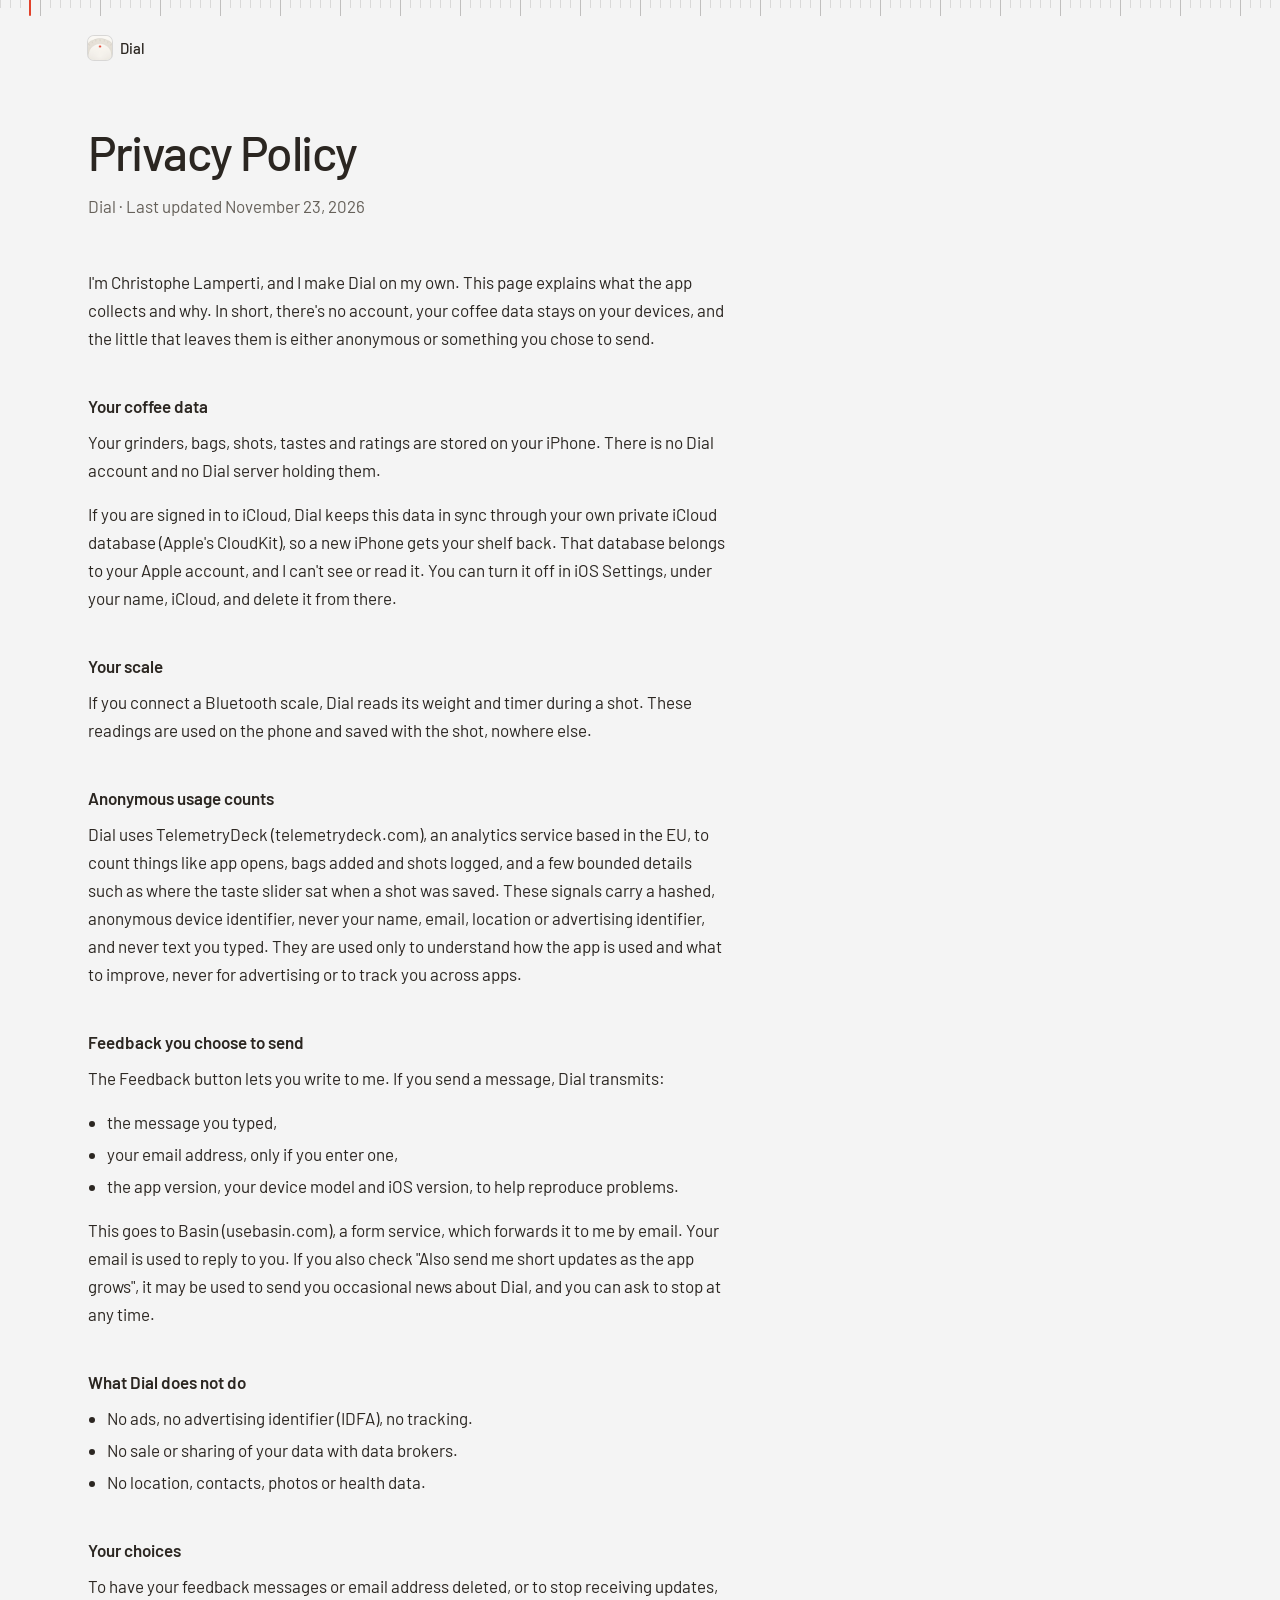
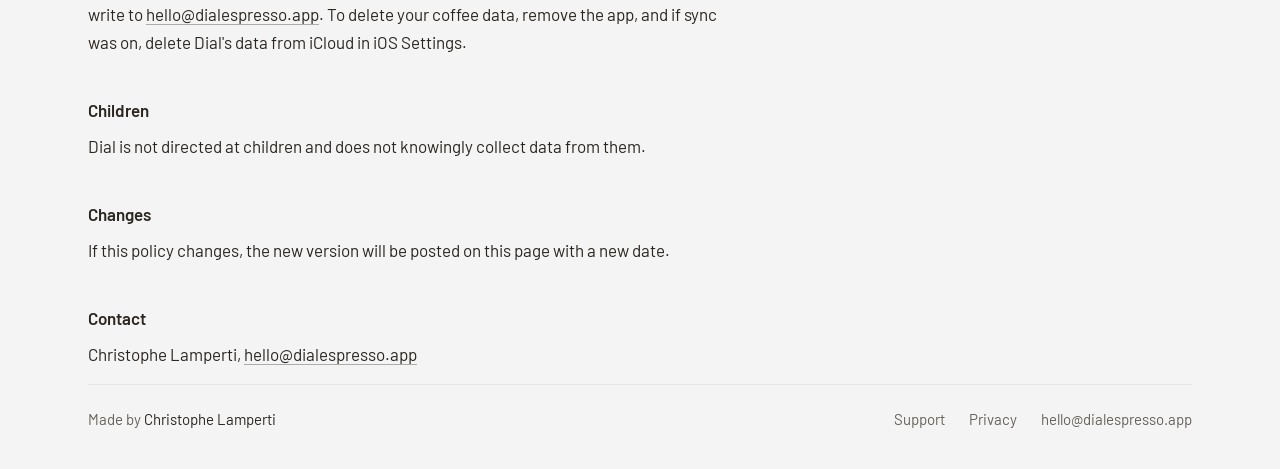
==== privacy.html @ 6356e50b "Apple's continuous corner (no CSS radius under it any more), lighter icon edge; phones: fuller shado" ====
<!doctype html>
<html lang="en">
<head>
  <meta charset="utf-8">
  <meta name="viewport" content="width=device-width, initial-scale=1">
  <meta name="author" content="Christophe Lamperti">
  <meta name="theme-color" content="#F4F4F4">
  <title>Dial · Privacy Policy</title>
  <link rel="icon" href="/assets/favicon.png">
  <link rel="apple-touch-icon" href="/apple-touch-icon.png">
  <link rel="preconnect" href="https://fonts.googleapis.com">
  <link rel="preconnect" href="https://fonts.gstatic.com" crossorigin>
  <link href="https://fonts.googleapis.com/css2?family=Barlow:wght@400;500;600&display=swap" rel="stylesheet">
  <link rel="stylesheet" href="/style.css?v=202611231647">
</head>
<body>

  <div class="ruler" aria-hidden="true"><div class="needle"></div></div>

  <header class="nav">
    <div class="wrap">
      <a href="/" class="brand"><img src="/assets/icon.webp" alt="" width="24" height="24">Dial</a>
    </div>
  </header>

  <main class="doc">
    <div class="wrap">
      <article>
      <h1>Privacy Policy</h1>
      <p class="meta">Dial · Last updated November 23, 2026</p>

      <p>I'm Christophe Lamperti, and I make Dial on my own. This page explains what the app collects and why. In short, there's no account, your coffee data stays on your devices, and the little that leaves them is either anonymous or something you chose to send.</p>

      <h2>Your coffee data</h2>
      <p>Your grinders, bags, shots, tastes and ratings are stored on your iPhone. There is no Dial account and no Dial server holding them.</p>
      <p>If you are signed in to iCloud, Dial keeps this data in sync through your own private iCloud database (Apple's CloudKit), so a new iPhone gets your shelf back. That database belongs to your Apple account, and I can't see or read it. You can turn it off in iOS Settings, under your name, iCloud, and delete it from there.</p>

      <h2>Your scale</h2>
      <p>If you connect a Bluetooth scale, Dial reads its weight and timer during a shot. These readings are used on the phone and saved with the shot, nowhere else.</p>

      <h2>Anonymous usage counts</h2>
      <p>Dial uses TelemetryDeck (telemetrydeck.com), an analytics service based in the EU, to count things like app opens, bags added and shots logged, and a few bounded details such as where the taste slider sat when a shot was saved. These signals carry a hashed, anonymous device identifier, never your name, email, location or advertising identifier, and never text you typed. They are used only to understand how the app is used and what to improve, never for advertising or to track you across apps.</p>

      <h2>Feedback you choose to send</h2>
      <p>The Feedback button lets you write to me. If you send a message, Dial transmits:</p>
      <ul>
      <li>the message you typed,</li>
      <li>your email address, only if you enter one,</li>
      <li>the app version, your device model and iOS version, to help reproduce problems.</li>
      </ul>
      <p>This goes to Basin (usebasin.com), a form service, which forwards it to me by email. Your email is used to reply to you. If you also check "Also send me short updates as the app grows", it may be used to send you occasional news about Dial, and you can ask to stop at any time.</p>

      <h2>What Dial does not do</h2>
      <ul>
      <li>No ads, no advertising identifier (IDFA), no tracking.</li>
      <li>No sale or sharing of your data with data brokers.</li>
      <li>No location, contacts, photos or health data.</li>
      </ul>

      <h2>Your choices</h2>
      <p>To have your feedback messages or email address deleted, or to stop receiving updates, write to <a href="mailto:hello@dialespresso.app">hello@dialespresso.app</a>. To delete your coffee data, remove the app, and if sync was on, delete Dial's data from iCloud in iOS Settings.</p>

      <h2>Children</h2>
      <p>Dial is not directed at children and does not knowingly collect data from them.</p>

      <h2>Changes</h2>
      <p>If this policy changes, the new version will be posted on this page with a new date.</p>

      <h2>Contact</h2>
      <p>Christophe Lamperti, <a href="mailto:hello@dialespresso.app">hello@dialespresso.app</a></p>
      </article>
    </div>
  </main>

  <footer class="footer">
    <div class="wrap">
      <div>
        <span>Made by <a href="https://lamperti.me" target="_blank" rel="noopener">Christophe Lamperti</a></span>
        <nav><a href="/support">Support</a><a href="/privacy">Privacy</a><a href="mailto:hello@dialespresso.app">hello@dialespresso.app</a></nav>
      </div>
    </div>
  </footer>

  <script src="/app.js?v=202611231647"></script>
</body>
</html>
---- style.css ----
:root {
  --ground: #F4F4F4;
  --ink:    #2B2621;
  --ink2:   #66615A;
  --hair:   rgba(43, 38, 33, .14);
  --red:    #E2422B;

  --s: 15px;
  --s-lh: 20px;
  --m: 22px;
  --m-lh: 28px;
  --l: 96px;
  --l-lh: 88px;

  --unit: 8px;
  --wrap: 1104px;
  --gutter: 24px;

  --phone: min(100vw - 104px, 342px, calc((100vh - 120px) * .47));

  color-scheme: light;
}
@supports (height: 100svh) {
  :root { --phone: min(100vw - 104px, 342px, calc((100svh - 120px) * .47)); }
}

*, *::before, *::after { box-sizing: border-box; margin: 0; padding: 0; }

html {
  background: var(--ground);
  -webkit-font-smoothing: antialiased;
  -moz-osx-font-smoothing: grayscale;
  -webkit-text-size-adjust: 100%;
}

body {
  font-family: 'Barlow', -apple-system, system-ui, sans-serif;
  font-size: var(--s);
  line-height: var(--s-lh);
  font-weight: 500;
  color: var(--ink);
  background: var(--ground);
  overflow-x: hidden;
}

img { display: block; max-width: 100%; height: auto; }
a { color: inherit; text-decoration: none; }
button { font: inherit; color: inherit; background: none; border: 0; cursor: pointer; }

.wrap {
  max-width: calc(var(--wrap) + 2 * var(--gutter));
  margin: 0 auto;
  padding: 0 var(--gutter);
}

.ruler {
  --major: rgba(43, 38, 33, .26);
  --minor: rgba(43, 38, 33, .13);
  position: sticky;
  top: 0;
  z-index: 10;
  height: 16px;
  background-image:
    linear-gradient(90deg, var(--major) 1px, transparent 1px),
    linear-gradient(90deg, transparent 10px, var(--minor) 10px, var(--minor) 11px, transparent 11px, transparent 20px, var(--minor) 20px, var(--minor) 21px, transparent 21px, transparent 30px, var(--minor) 30px, var(--minor) 31px, transparent 31px, transparent 40px, var(--minor) 40px, var(--minor) 41px, transparent 41px, transparent 50px, var(--minor) 50px, var(--minor) 51px, transparent 51px);
  background-size: 60px 16px, 60px 8px;
  background-repeat: repeat-x;
  background-position: var(--rx, 50vw) 0, var(--rx, 50vw) 0;
  pointer-events: none;
}

.needle {
  position: absolute;
  top: 0;
  left: 0;
  width: 2px;
  height: 16px;
  margin-left: -1px;
  border-radius: 0 0 1px 1px;
  background: var(--red);
  transform: translateX(var(--x, 50vw));
  transition: transform .12s ease-out;
  will-change: transform;
}

.nav .wrap { display: flex; align-items: center; height: 64px; }
.brand { display: inline-flex; align-items: center; gap: 8px; }
.brand img { width: 24px; height: 24px; border-radius: 6px; box-shadow: 0 0 0 1px var(--hair); }

.hero { text-align: center; padding-top: calc(var(--unit) * 6); }

.lockup {
  display: flex;
  align-items: center;
  justify-content: center;
  gap: 20px;
}
.iconwrap { display: block; flex: none; filter: drop-shadow(0 3px 6px rgba(30, 24, 18, .1)); }
.iconring { display: block; padding: .5px; border-radius: 23%; background: rgba(43, 38, 33, .19); }
.icon {
  width: 72px;
  height: 72px;
  border-radius: 22.5%;
}

h1 {
  font-size: var(--l);
  line-height: var(--l-lh);
  font-weight: 500;
  letter-spacing: -.04em;
  margin-left: -.04em;
}

.tagline {
  font-size: var(--m);
  line-height: var(--m-lh);
  font-weight: 400;
  color: var(--ink2);
  margin-top: calc(var(--unit) * 2);
}

.download {
  display: inline-flex;
  align-items: center;
  height: 48px;
  padding: 0 calc(var(--unit) * 3);
  margin-top: calc(var(--unit) * 4);
  border-radius: 24px;
  color: #F7F5F1;
  background: linear-gradient(#4A4643, #34312E);
  box-shadow:
    0 0 0 1px rgba(20, 18, 16, .55),
    0 0 0 5px rgba(43, 38, 33, .05),
    0 2px 6px rgba(43, 38, 33, .2);
}
.download:hover { background: linear-gradient(#57524F, #3E3A37); }
.download:active {
  background: linear-gradient(#34312E, #4A4643);
  box-shadow:
    0 0 0 1px rgba(20, 18, 16, .55),
    0 0 0 5px rgba(43, 38, 33, .05),
    0 1px 3px rgba(43, 38, 33, .08);
}

.fine { margin-top: calc(var(--unit) * 2); color: var(--ink2); font-weight: 400; text-wrap: balance; }

.stage {
  display: grid;
  grid-template-columns: 32px auto 32px;
  justify-content: center;
  align-items: center;
  column-gap: 12px;
  margin: calc(var(--unit) * 6) 0 0;
}
.holder { position: relative; }

.device {
  width: var(--phone);
  margin: 0 auto;
  container-type: inline-size;
  cursor: pointer;
  -webkit-tap-highlight-color: transparent;
  position: relative;
  z-index: 1;
  isolation: isolate;
  filter: drop-shadow(0 0 .5px rgba(43, 38, 33, .5));
}
.device::before {
  content: "";
  position: absolute;
  inset: 1.5cqw;
  z-index: -1;
  border-radius: 15cqw;
  box-shadow: 0 2px 6px rgba(30, 24, 18, .12), 0 32px 48px -4px rgba(30, 24, 18, .22);
}

.frame {
  padding: 1.43cqw;
  border-radius: 16cqw;
  background: linear-gradient(145deg, #DCD9D4, #ACA8A2 45%, #D0CCC6 60%, #A09C96);
}

.bezel {
  padding: 1.224cqw;
  border-radius: 14.57cqw;
  background: #141210;
}

.screen {
  position: relative;
  overflow: hidden;
  border-radius: 13.346cqw;
  aspect-ratio: 1206 / 2622;
  background: #000;
}
.screen::before {  content: "";
  position: absolute;
  z-index: 2;
  top: 2.69cqw;
  left: 50%;
  width: 27.88cqw;
  height: 8.17cqw;
  border-radius: 999px;
  transform: translateX(-50%);
  background: #000;
}
.screen img {
  position: absolute;
  inset: 0;
  width: 100%;
  height: 100%;
  object-fit: cover;
  opacity: 0;
  transition: opacity .7s ease;
}
.screen img.on { opacity: 1; }

.label {
  position: absolute;
  z-index: 0;
  left: 6%;
  right: 6%;
  top: calc(100% - 24px);
  padding: 40px 20px 16px;
  border-radius: 14px;
  background: linear-gradient(#FAFAFA, #F3F3F2);
  box-shadow: 0 0 0 .5px rgba(43, 38, 33, .14), 0 6px 16px -12px rgba(30, 24, 18, .12);
  transform: translateY(calc(-100% + 24px));
  transition: transform .5s cubic-bezier(.3, .8, .25, 1);
}
.label.in { transform: none; }
.label { cursor: pointer; -webkit-tap-highlight-color: transparent; }
.label .title { font-size: 15px; line-height: 20px; }
.label .sub { margin-top: 4px; font-size: 13px; line-height: 18px; color: var(--ink2); font-weight: 400; text-wrap: pretty; }

.step {
  display: grid;
  place-items: center;
  width: 32px;
  height: 32px;
  border-radius: 10px;
  color: rgba(43, 38, 33, .34);
  -webkit-tap-highlight-color: transparent;
  transition: background .15s ease, color .15s ease;
}
.step:hover { background: rgba(43, 38, 33, .04); color: rgba(43, 38, 33, .55); }
.step:active { background: rgba(43, 38, 33, .1); }
.step svg { width: 16px; height: 16px; fill: none; stroke: currentColor; stroke-width: 1.25; stroke-linecap: round; stroke-linejoin: round; }

.still .screen img, .still .label { transition: none; }
@media (prefers-reduced-motion: reduce) {
  .screen img, .label, .needle { transition: none; }
}

.hero { padding-bottom: 160px; }
.footer { margin-top: calc(var(--unit) * 4); }
.footer .wrap > div {
  display: flex;
  flex-wrap: wrap;
  justify-content: space-between;
  gap: 8px 24px;
  padding: calc(var(--unit) * 3) 0 calc(var(--unit) * 5);
  border-top: .5px solid rgba(43, 38, 33, .07);
  color: var(--ink2);
  font-weight: 400;
}
.footer nav { display: flex; flex-wrap: wrap; gap: 8px 24px; }
.footer a:hover { color: var(--ink); }
.footer span a { color: var(--ink); }

.doc { padding: calc(var(--unit) * 6) 0 0; }
.doc article { max-width: 640px; font-size: 17px; line-height: 28px; font-weight: 400; }
.doc h1 { font-size: 48px; line-height: 48px; letter-spacing: -.03em; margin: 0 0 calc(var(--unit) * 2); }
.doc .meta { color: var(--ink2); margin-bottom: calc(var(--unit) * 6); }
.doc h2 { font-size: 17px; line-height: 28px; font-weight: 600; margin: calc(var(--unit) * 5) 0 calc(var(--unit) * 1); }
.doc p, .doc ul { margin-bottom: calc(var(--unit) * 2); }
.doc ul { padding-left: 1.1em; }
.doc li { margin-bottom: 4px; }
.doc strong { font-weight: 600; }
.doc a { text-decoration: underline; text-decoration-thickness: 1px; text-underline-offset: 3px; text-decoration-color: rgba(43, 38, 33, .35); }
.doc a:hover { text-decoration-color: var(--ink); }

@media (max-width: 760px) {
  :root { --l: 64px; --l-lh: 60px; --m: 17px; --m-lh: 24px; --gutter: 20px; }
  .tagline { margin-top: var(--unit); }
  .download { margin-top: calc(var(--unit) * 5); }
  .hero { padding-top: calc(var(--unit) * 5); }
  .icon { width: 56px; height: 56px; }
  .lockup { gap: 14px; }
  .stage { margin: calc(var(--unit) * 5) -8px 0; column-gap: 8px; }
  .device::before { box-shadow: 0 2px 6px rgba(30, 24, 18, .12), 0 24px 40px -8px rgba(30, 24, 18, .19); }
  .doc h1 { font-size: 40px; line-height: 44px; }
}

@media (min-width: 1024px) {
  :root { --phone: min(342px, calc((100vh - 96px) * .47)); }
  @supports (height: 100svh) {
    :root { --phone: min(342px, calc((100svh - 96px) * .47)); }
  }
  .hero {
    display: grid;
    align-content: center;
    min-height: 100vh;
    min-height: 100svh;
    margin-top: -16px;
    padding: 40px 0;
    text-align: left;
  }
  .hero .wrap {
    display: grid;
    grid-template-columns: minmax(0, 1fr) auto;
    align-items: center;
    column-gap: calc(var(--unit) * 11);
    max-width: calc(944px + 2 * var(--gutter));
  }
  .intro { align-self: start; margin-top: calc(var(--phone) * .2955 + var(--unit) * 2); }
  .lockup { justify-content: flex-start; }
  .stage { margin: 0; column-gap: 28px; }
  .label {
    left: auto;
    right: calc(100% - 24px);
    top: auto;
    bottom: 14%;
    width: 248px;
    padding: 14px 40px 16px 16px;
    transform: translateX(calc(100% - 24px));
  }
  .label.in { transform: none; }
  .footer { margin-top: 0; }
}
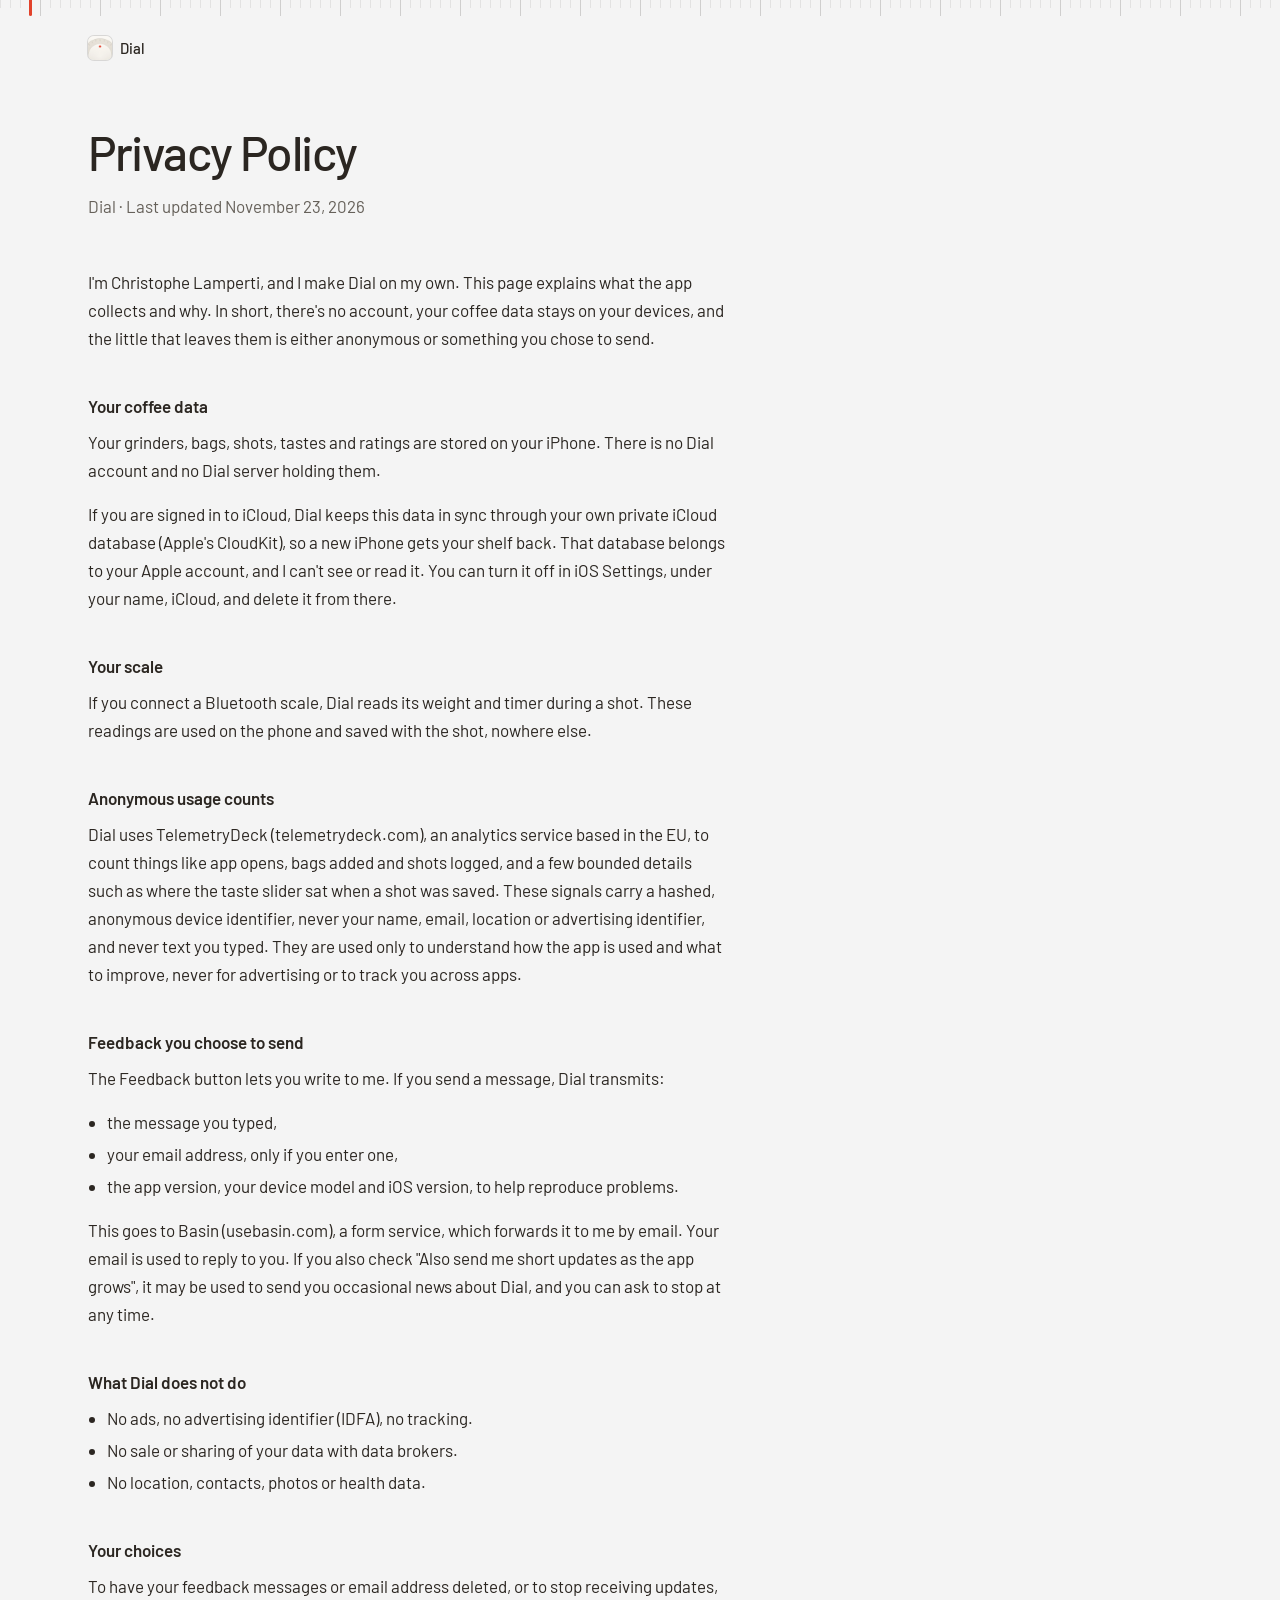
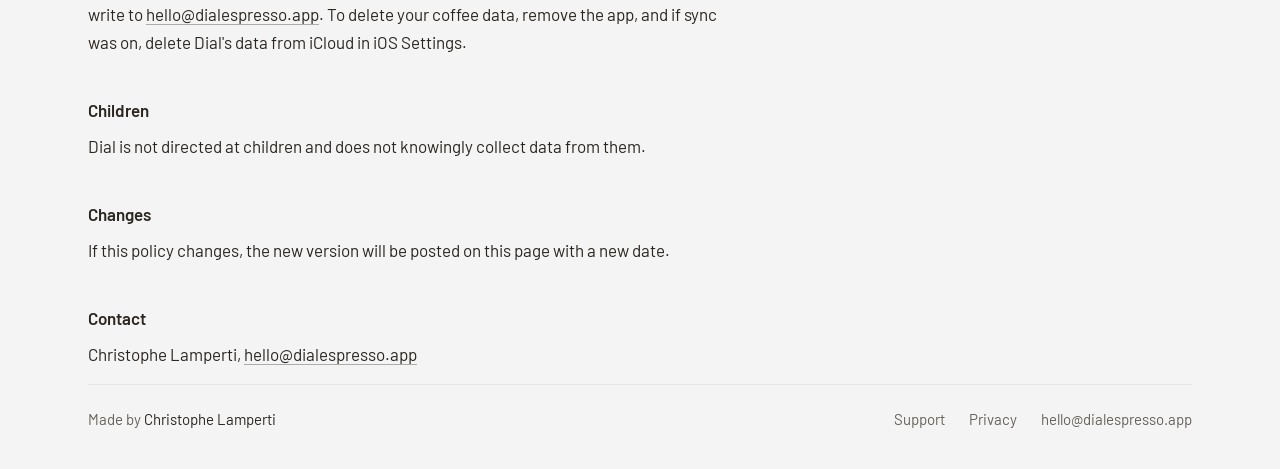
==== commit 55929a3d: "Mobile: chevrons 12 px from the phone, a lighter ruler, a needle with a visibly round tip Co-Authore" ====
--- a/privacy.html
+++ b/privacy.html
@@ -11,7 +11,7 @@
   <link rel="preconnect" href="https://fonts.googleapis.com">
   <link rel="preconnect" href="https://fonts.gstatic.com" crossorigin>
   <link href="https://fonts.googleapis.com/css2?family=Barlow:wght@400;500;600&display=swap" rel="stylesheet">
-  <link rel="stylesheet" href="/style.css?v=202611231647">
+  <link rel="stylesheet" href="/style.css?v=202611241200">
 </head>
 <body>
 
@@ -81,6 +81,6 @@
     </div>
   </footer>
 
-  <script src="/app.js?v=202611231647"></script>
+  <script src="/app.js?v=202611231711"></script>
 </body>
 </html>
--- a/style.css
+++ b/style.css
@@ -54,8 +54,8 @@
 }
 
 .ruler {
-  --major: rgba(43, 38, 33, .26);
-  --minor: rgba(43, 38, 33, .13);
+  --major: rgba(43, 38, 33, .18);
+  --minor: rgba(43, 38, 33, .085);
   position: sticky;
   top: 0;
   z-index: 10;
@@ -73,10 +73,10 @@
   position: absolute;
   top: 0;
   left: 0;
-  width: 2px;
+  width: 3px;
   height: 16px;
-  margin-left: -1px;
-  border-radius: 0 0 1px 1px;
+  margin-left: -1.5px;
+  border-radius: 0 0 1.5px 1.5px;
   background: var(--red);
   transform: translateX(var(--x, 50vw));
   transition: transform .12s ease-out;
@@ -211,9 +211,10 @@
   height: 100%;
   object-fit: cover;
   opacity: 0;
-  transition: opacity .7s ease;
-}
-.screen img.on { opacity: 1; }
+  transition: opacity .5s ease;
+}
+.screen img.was { opacity: 1; transition: none; }
+.screen img.on { opacity: 1; z-index: 1; }
 
 .label {
   position: absolute;
@@ -224,7 +225,7 @@
   padding: 40px 20px 16px;
   border-radius: 14px;
   background: linear-gradient(#FAFAFA, #F3F3F2);
-  box-shadow: 0 0 0 .5px rgba(43, 38, 33, .14), 0 6px 16px -12px rgba(30, 24, 18, .12);
+  box-shadow: 0 0 0 .5px rgba(43, 38, 33, .14), 0 8px 20px -12px rgba(30, 24, 18, .16);
   transform: translateY(calc(-100% + 24px));
   transition: transform .5s cubic-bezier(.3, .8, .25, 1);
 }
@@ -287,7 +288,15 @@
   .hero { padding-top: calc(var(--unit) * 5); }
   .icon { width: 56px; height: 56px; }
   .lockup { gap: 14px; }
-  .stage { margin: calc(var(--unit) * 5) -8px 0; column-gap: 8px; }
+  :root { --phone: min(100vw - 130px, 342px, calc((100vh - 120px) * .47)); }
+  @supports (height: 100svh) {
+    :root { --phone: min(100vw - 130px, 342px, calc((100svh - 120px) * .47)); }
+  }
+  .stage { grid-template-columns: 44px auto 44px; margin: calc(var(--unit) * 5) -12px 0; column-gap: 12px; }
+  .step { width: 44px; height: 44px; border-radius: 12px; color: rgba(43, 38, 33, .45); }
+  .step svg { width: 22px; height: 22px; stroke-width: 1.5; }
+  .footer .wrap > div { flex-direction: column; align-items: center; text-align: center; gap: 12px; }
+  .footer nav { justify-content: center; }
   .device::before { box-shadow: 0 2px 6px rgba(30, 24, 18, .12), 0 24px 40px -8px rgba(30, 24, 18, .19); }
   .doc h1 { font-size: 40px; line-height: 44px; }
 }
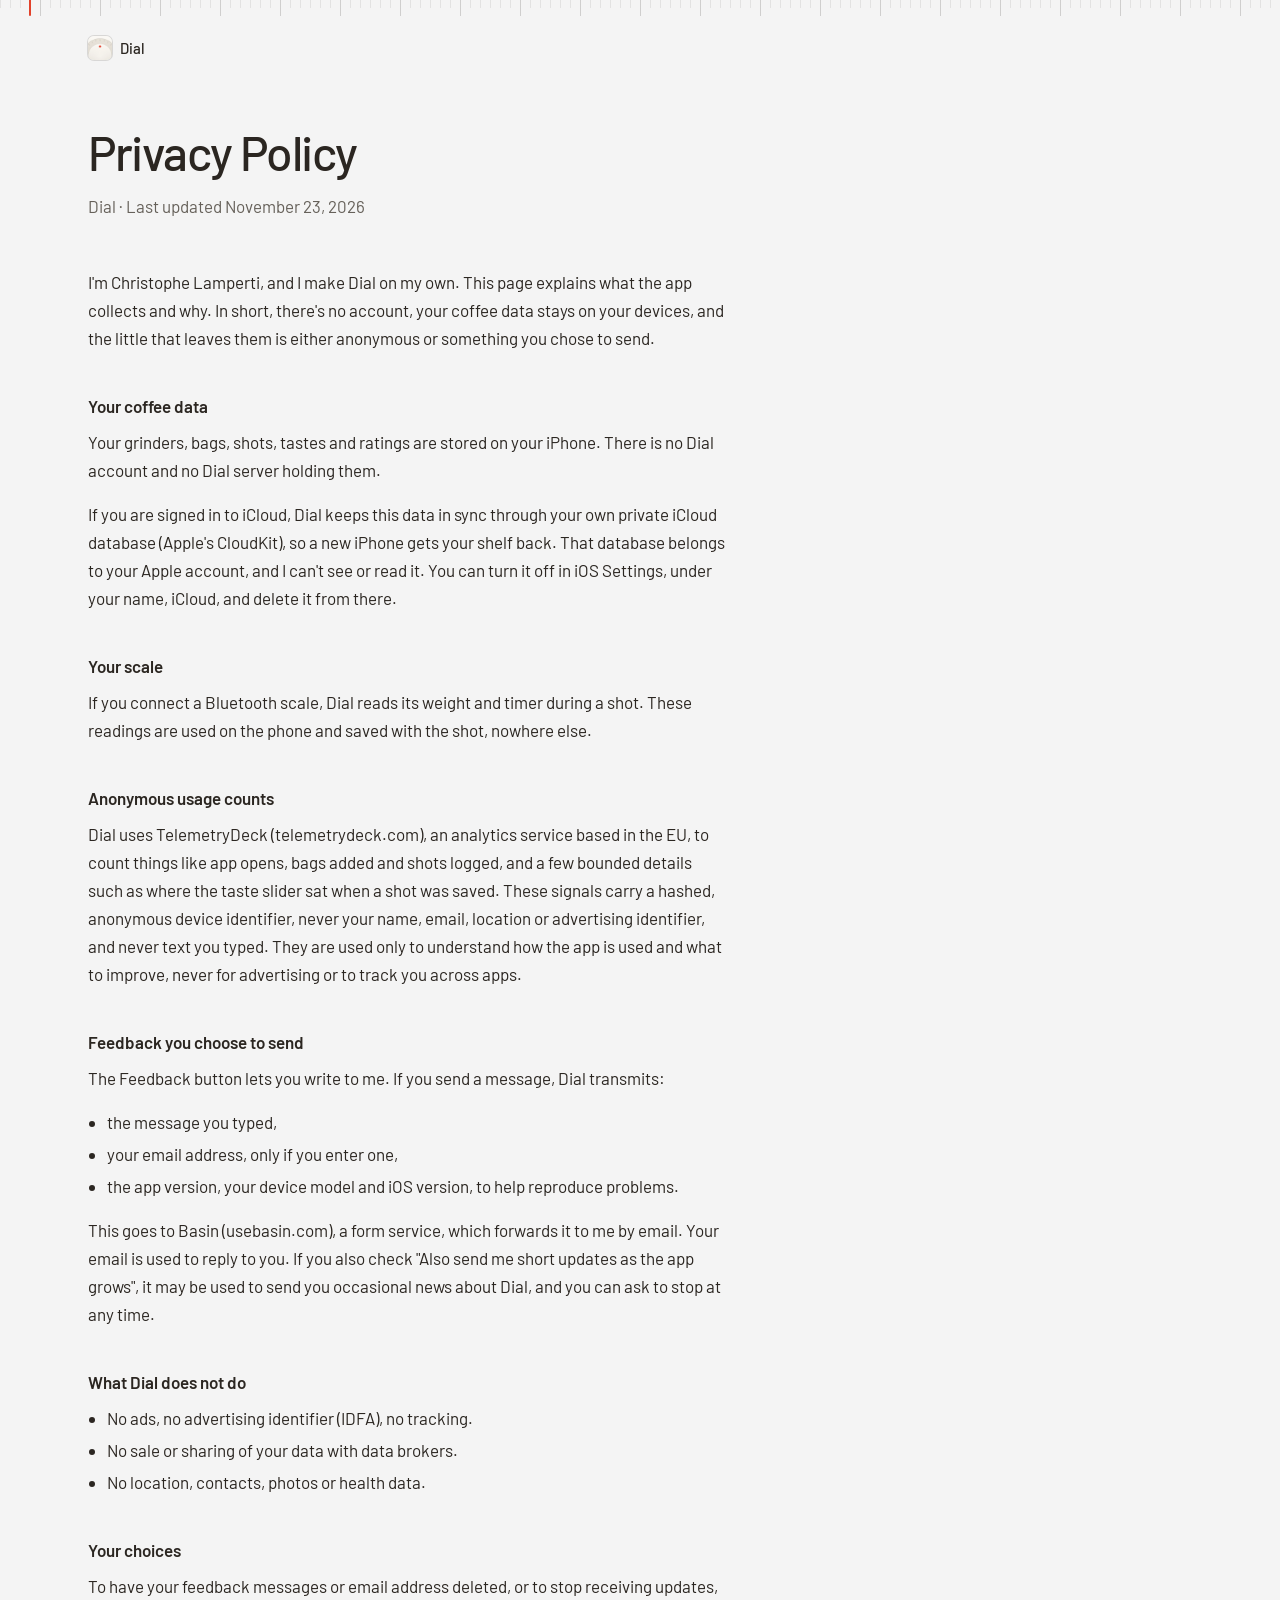
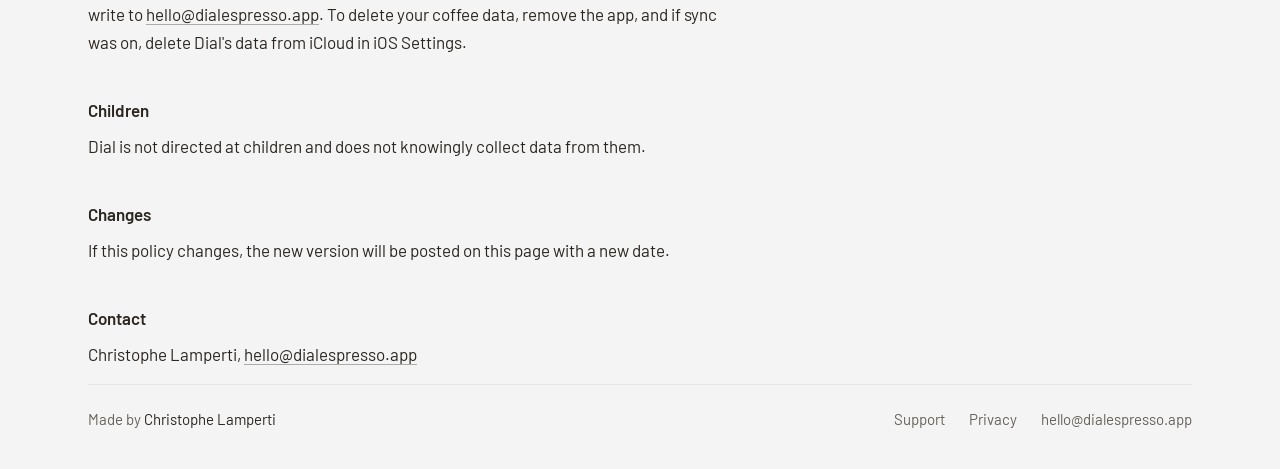
==== commit 2ccc8e20: "Thin needle again, lighter chevrons, a half tuck on taps; 48 roasters with the pre-filled details Co" ====
--- a/privacy.html
+++ b/privacy.html
@@ -11,7 +11,7 @@
   <link rel="preconnect" href="https://fonts.googleapis.com">
   <link rel="preconnect" href="https://fonts.gstatic.com" crossorigin>
   <link href="https://fonts.googleapis.com/css2?family=Barlow:wght@400;500;600&display=swap" rel="stylesheet">
-  <link rel="stylesheet" href="/style.css?v=202611241200">
+  <link rel="stylesheet" href="/style.css?v=202611241330">
 </head>
 <body>
 
@@ -81,6 +81,6 @@
     </div>
   </footer>
 
-  <script src="/app.js?v=202611231711"></script>
+  <script src="/app.js?v=202611241330"></script>
 </body>
 </html>
--- a/style.css
+++ b/style.css
@@ -73,10 +73,10 @@
   position: absolute;
   top: 0;
   left: 0;
-  width: 3px;
+  width: 2px;
   height: 16px;
-  margin-left: -1.5px;
-  border-radius: 0 0 1.5px 1.5px;
+  margin-left: -1px;
+  border-radius: 0 0 1px 1px;
   background: var(--red);
   transform: translateX(var(--x, 50vw));
   transition: transform .12s ease-out;
@@ -233,6 +233,8 @@
 .label { cursor: pointer; -webkit-tap-highlight-color: transparent; }
 .label .title { font-size: 15px; line-height: 20px; }
 .label .sub { margin-top: 4px; font-size: 13px; line-height: 18px; color: var(--ink2); font-weight: 400; text-wrap: pretty; }
+.label.half { transition-duration: .3s; }
+.label.half:not(.in) { transform: translateY(calc((-100% + 24px) * .5)); }
 
 .step {
   display: grid;
@@ -293,8 +295,8 @@
     :root { --phone: min(100vw - 130px, 342px, calc((100svh - 120px) * .47)); }
   }
   .stage { grid-template-columns: 44px auto 44px; margin: calc(var(--unit) * 5) -12px 0; column-gap: 12px; }
-  .step { width: 44px; height: 44px; border-radius: 12px; color: rgba(43, 38, 33, .45); }
-  .step svg { width: 22px; height: 22px; stroke-width: 1.5; }
+  .step { width: 44px; height: 44px; border-radius: 12px; color: rgba(43, 38, 33, .3); }
+  .step svg { width: 22px; height: 22px; stroke-width: 1.25; }
   .footer .wrap > div { flex-direction: column; align-items: center; text-align: center; gap: 12px; }
   .footer nav { justify-content: center; }
   .device::before { box-shadow: 0 2px 6px rgba(30, 24, 18, .12), 0 24px 40px -8px rgba(30, 24, 18, .19); }
@@ -334,6 +336,7 @@
     padding: 14px 40px 16px 16px;
     transform: translateX(calc(100% - 24px));
   }
+  .label.half:not(.in) { transform: translateX(calc((100% - 24px) * .5)); }
   .label.in { transform: none; }
   .footer { margin-top: 0; }
 }
